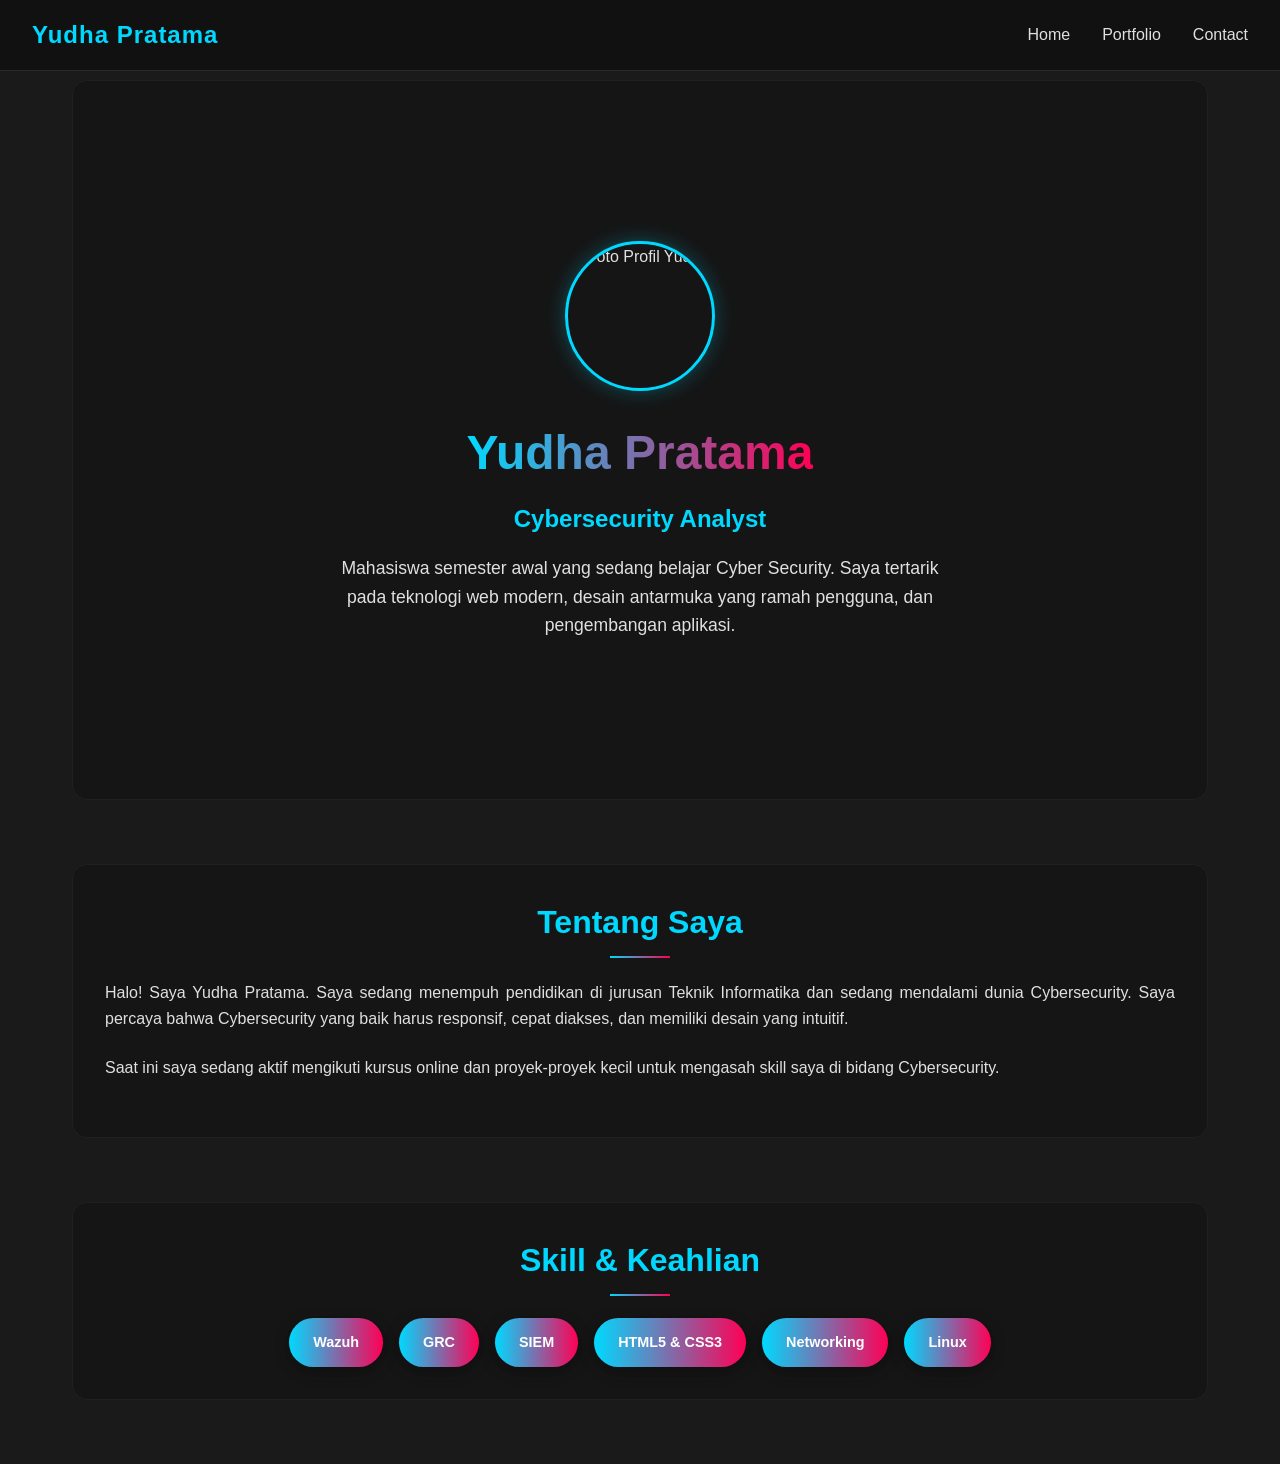
==== minggu1/index.html @ 0a6b4697 "Initial commit untuk tugas praktikum minggu 1" ====
<!DOCTYPE html>
<html lang="en">

<head>
    <meta charset="UTF-8">
    <meta name="viewport" content="width=device-width, initial-scale=1.0">
    <title>Document</title>
    <link rel="stylesheet" href="style.css">
</head>

<body>
    <header>
        <div class="logo">Yudha Pratama</div>
        <nav>
            <ul>
                <li><a href="index.html">Home</a></li>
                <li><a href="portfolio.html">Portfolio</a></li>
                <li><a href="contact.html">Contact</a></li>
            </ul>
        </nav>
    </header>
    <main>
        <section class="hero">
            <img src="images/profile.jpg" alt="Foto Profil Yudha" class="profile-img">
            <h1>Yudha Pratama</h1>
            <p class="role">Cybersecurity Analyst</p>
            <p class="bio">Mahasiswa semester awal yang sedang belajar Cyber Security. Saya tertarik pada
                teknologi web modern, desain antarmuka yang ramah pengguna, dan pengembangan aplikasi.</p>
        </section>

        <section class="about">
            <h2>Tentang Saya</h2>
            <p>Halo! Saya Yudha Pratama. Saya sedang menempuh pendidikan di jurusan Teknik Informatika dan sedang
                mendalami dunia Cybersecurity. Saya percaya bahwa Cybersecurity yang baik harus responsif, cepat
                diakses,
                dan memiliki desain yang intuitif.</p>
            <p>Saat ini saya sedang aktif mengikuti kursus online dan proyek-proyek kecil untuk mengasah skill saya di
                bidang Cybersecurity.</p>
        </section>

        <section class="skills">
            <h2>Skill & Keahlian</h2>
            <div class="tags">
                <span class="badge">Wazuh</span>
                <span class="badge">GRC</span>
                <span class="badge">SIEM</span>
                <span class="badge">HTML5 & CSS3</span>
                <span class="badge">Networking</span>
                <span class="badge">Linux</span>
            </div>
        </section>
    </main>
</body>

</html>
---- minggu1/style.css ----
*,
*::before,
*::after {
    margin: 0;
    padding: 0;
    box-sizing: border-box;
}


canvas {
    position: fixed;
    top: 0;
    left: 0;
    z-index: -1;
    width: 100vw;
    height: 100vh;
}


body {
    font-family: 'Poppins', sans-serif;
    background-color: #1a1a1a;
    /* Dark background sesuai referensi */
    color: #e0e0e0;
    line-height: 1.6;
    /* Jarak antar baris lebih nyaman */
    overflow-x: hidden;
    /* Mencegah scroll horizontal akibat canvas */
}

header {
    position: fixed;
    /* Tetap di atas */
    top: 0;
    left: 0;
    right: 0;
    z-index: 1000;
    /* Di atas canvas dan elemen lain */
    background: rgba(15, 15, 15, 0.8);
    /* Transparan gelap */
    backdrop-filter: blur(10px);
    /* Efek blur */
    padding: 1rem 2rem;
    display: flex;
    justify-content: space-between;
    /* Logo di kiri, nav di kanan */
    align-items: center;
    border-bottom: 1px solid rgba(255, 255, 255, 0.1);
}

header .logo {
    font-weight: bold;
    font-size: 1.5rem;
    letter-spacing: 1px;
    color: #00d9ff;
    /* Warna cyan terang sesuai desain */
}

header nav ul {
    list-style: none;
    display: flex;
}

header nav ul li {
    margin-left: 2rem;
}

header nav ul li a {
    text-decoration: none;
    color: #e0e0e0;
    font-weight: 500;
    transition: color 0.3s ease, text-shadow 0.3s ease;
    position: relative;
}

header nav ul li a::after {
    content: '';
    position: absolute;
    bottom: -5px;
    left: 0;
    width: 0;
    height: 2px;
    background: linear-gradient(90deg, #00d9ff, #ff0055);
    /* Gradasi warna */
    transition: width 0.3s ease;
}

header nav ul li a:hover,
header nav ul li a.active {
    color: #00d9ff;
    text-shadow: 0 0 10px rgba(0, 217, 255, 0.5);
}

header nav ul li a:hover::after,
header nav ul li a.active::after {
    width: 100%;
}

main {
    padding-top: 5rem;
    /* Memberi ruang agar konten tidak tertutup header */
    max-width: 1200px;
    margin: 0 auto;
    padding-left: 2rem;
    padding-right: 2rem;
    position: relative;
    z-index: 10;
}

section {
    margin-bottom: 4rem;
    padding: 2rem;
    background: rgba(20, 20, 20, 0.8);
    backdrop-filter: blur(10px);
    border-radius: 15px;
    border: 1px solid rgba(255, 255, 255, 0.05);
    animation: fadeInUp 0.8s ease-out forwards;
}

@keyframes fadeInUp {
    from {
        opacity: 0;
        transform: translateY(30px);
    }

    to {
        opacity: 1;
        transform: translateY(0);
    }
}

.hero {
    min-height: 80vh;
    display: flex;
    flex-direction: column;
    justify-content: center;
    align-items: center;
    text-align: center;
    position: relative;
}

.profile-img {
    width: 150px;
    height: 150px;
    border-radius: 50%;
    object-fit: cover;
    margin-bottom: 1.5rem;
    border: 3px solid #00d9ff;
    box-shadow: 0 0 20px rgba(0, 217, 255, 0.3);
}

h1 {
    font-size: 3rem;
    font-weight: bold;
    background: linear-gradient(90deg, #00d9ff, #ff0055);
    -webkit-background-clip: text;
    -webkit-text-fill-color: transparent;
    margin-bottom: 0.5rem;
}

.role {
    font-size: 1.5rem;
    color: #00d9ff;
    margin-bottom: 1rem;
    font-weight: 600;
}

.bio {
    font-size: 1.1rem;
    max-width: 600px;
    margin: 0 auto;
    color: #e0e0e0;
}

.about h2,
.skills h2 {
    font-size: 2rem;
    color: #00d9ff;
    margin-bottom: 2rem;
    text-align: center;
    position: relative;
}

.about h2::after,
.skills h2::after {
    content: '';
    position: absolute;
    bottom: -10px;
    left: 50%;
    transform: translateX(-50%);
    width: 60px;
    height: 2px;
    background: linear-gradient(90deg, #00d9ff, #ff0055);
}

.about p {
    font-size: 1rem;
    margin-bottom: 1.5rem;
    text-align: justify;
}

.tags {
    display: flex;
    flex-wrap: wrap;
    gap: 1rem;
    justify-content: center;
}

.badge {
    background: linear-gradient(90deg, #00d9ff, #ff0055);
    padding: 0.8rem 1.5rem;
    border-radius: 50px;
    font-weight: 600;
    font-size: 0.9rem;
    color: white;
    box-shadow: 0 4px 15px rgba(0, 0, 0, 0.3);
    transition: transform 0.3s ease, box-shadow 0.3s ease;
}

.badge:hover {
    transform: translateY(-5px);
    box-shadow: 0 8px 20px rgba(0, 217, 255, 0.5);
}

.projects {
    display: grid;
    grid-template-columns: repeat(auto-fit, minmax(300px, 1fr));
    gap: 2rem;
}

.project-card {
    background: rgba(30, 30, 30, 0.9);
    padding: 1.5rem;
    border-radius: 10px;
    transition: transform 0.3s ease, box-shadow 0.3s ease;
    border-left: 3px solid #00d9ff;
}

.project-card:hover {
    transform: translateY(-10px);
    box-shadow: 0 10px 30px rgba(0, 0, 0, 0.5);
}

.project-card img {
    width: 100%;
    height: 180px;
    object-fit: cover;
    border-radius: 5px;
    margin-bottom: 1rem;
    opacity: 0.8;
    transition: opacity 0.3s ease;
}

.project-card:hover img {
    opacity: 1;
}

.project-card h2 {
    font-size: 1.5rem;
    color: #00d9ff;
    margin-bottom: 0.5rem;
}

.project-card p {
    font-size: 0.9rem;
    color: #ccc;
}

.contact {
    display: flex;
    justify-content: center;
    gap: 2rem;
    flex-wrap: wrap;
}

.contact-card {
    text-align: center;
    padding: 2rem;
    background: rgba(30, 30, 30, 0.9);
    border-radius: 10px;
    width: 250px;
    transition: transform 0.3s ease;
    border-left: 3px solid #ff0055;
}

.contact-card:hover {
    transform: translateY(-5px);
}

.contact-card img {
    width: 80px;
    height: 80px;
    margin-bottom: 1rem;
    mix-blend-mode: screen;
    /* Membuat icon putih terlihat menyala di background gelap */
}

.contact-card h2 {
    font-size: 1.5rem;
    color: #00d9ff;
    margin-bottom: 0.5rem;
}

.contact-card p {
    font-size: 0.9rem;
    color: #ccc;
}

/* Contact Form Styles */
.contact-form-section {
    display: flex;
    justify-content: center;
}

.contact-form {
    background: rgba(30, 30, 30, 0.9);
    padding: 2rem;
    border-radius: 10px;
    border-left: 3px solid #ff0055;
    width: 100%;
    max-width: 600px;
    box-shadow: 0 10px 30px rgba(0, 0, 0, 0.5);
}

.form-group {
    margin-bottom: 1.5rem;
}

.form-group label {
    display: block;
    margin-bottom: 0.5rem;
    color: #00d9ff;
    font-weight: 500;
}

.form-group input,
.form-group select,
.form-group textarea {
    width: 100%;
    padding: 0.8rem;
    border-radius: 5px;
    border: 1px solid rgba(255, 255, 255, 0.2);
    background: rgba(20, 20, 20, 0.8);
    color: #e0e0e0;
    font-family: inherit;
    transition: border-color 0.3s ease, box-shadow 0.3s ease;
}

.form-group select option {
    background: #1a1a1a;
    color: #e0e0e0;
}

.form-group input:focus,
.form-group select:focus,
.form-group textarea:focus {
    outline: none;
    border-color: #00d9ff;
    box-shadow: 0 0 10px rgba(0, 217, 255, 0.2);
}

.btn-submit {
    display: inline-block;
    width: 100%;
    padding: 1rem;
    background: linear-gradient(90deg, #00d9ff, #ff0055);
    color: white;
    border: none;
    border-radius: 50px;
    font-size: 1rem;
    font-weight: bold;
    cursor: pointer;
    transition: transform 0.3s ease, box-shadow 0.3s ease;
}

.btn-submit:hover {
    transform: translateY(-3px);
    box-shadow: 0 8px 20px rgba(0, 217, 255, 0.5);
}

/* Portfolio Button Styles */
.btn-link {
    display: inline-block;
    padding: 0.6rem 1.2rem;
    margin-top: 1rem;
    border: 1px solid #00d9ff;
    color: #00d9ff;
    text-decoration: none;
    border-radius: 50px;
    font-size: 0.9rem;
    font-weight: 500;
    transition: all 0.3s ease;
}

.btn-link:hover {
    background: #00d9ff;
    color: #1a1a1a;
    box-shadow: 0 0 15px rgba(0, 217, 255, 0.4);
}

/* Responsive Design */
@media (max-width: 768px) {
    header {
        flex-direction: column;
        text-align: center;
    }

    header nav ul {
        margin-top: 1rem;
        flex-direction: column;
    }

    header nav ul li {
        margin: 0.5rem 0;
    }

    main {
        padding-top: 7rem;
    }

    h1 {
        font-size: 2rem;
    }

    .role {
        font-size: 1.2rem;
    }

    .projects,
    .contact {
        grid-template-columns: 1fr;
    }
}
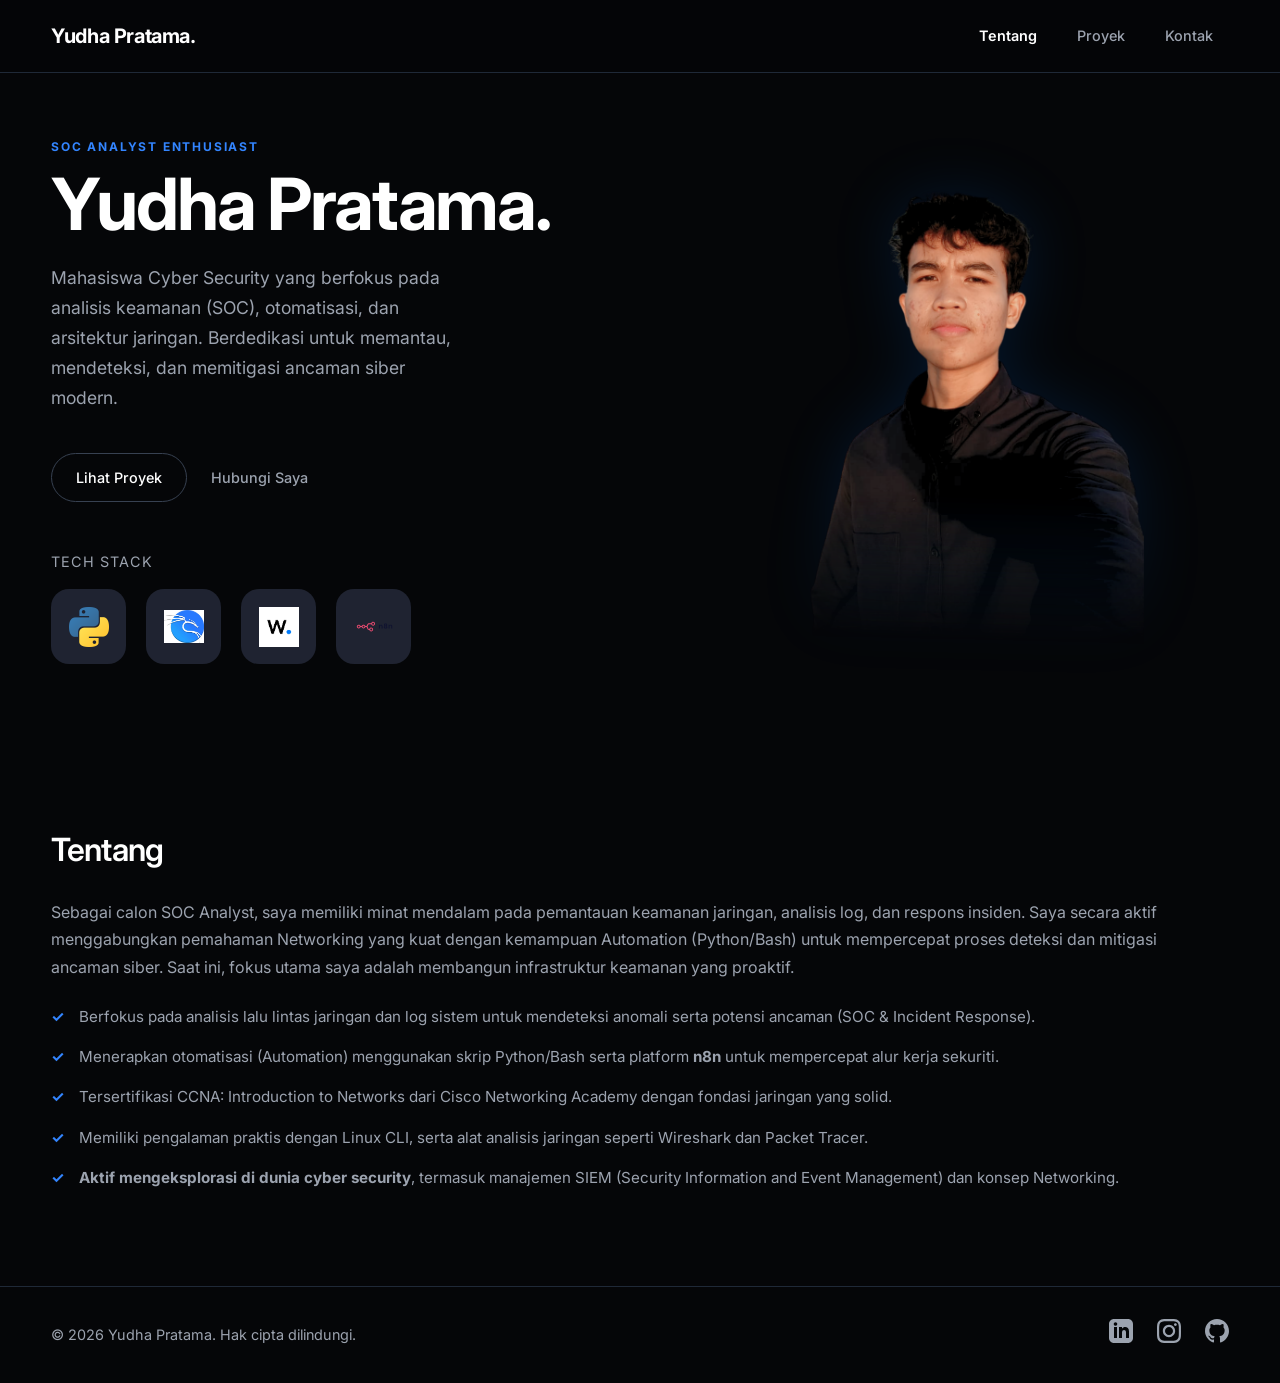
==== commit d89e0ccb: "Selesaikan tugas web profil pribadi HTML dan Vanilla CSS" ====
--- a/minggu1/index.html
+++ b/minggu1/index.html
@@ -4,52 +4,114 @@
 <head>
     <meta charset="UTF-8">
     <meta name="viewport" content="width=device-width, initial-scale=1.0">
-    <title>Document</title>
+    <title>Yudha Pratama - Portfolio</title>
     <link rel="stylesheet" href="style.css">
 </head>
 
 <body>
     <header>
-        <div class="logo">Yudha Pratama</div>
-        <nav>
-            <ul>
-                <li><a href="index.html">Home</a></li>
-                <li><a href="portfolio.html">Portfolio</a></li>
-                <li><a href="contact.html">Contact</a></li>
-            </ul>
-        </nav>
+        <div class="header-container container">
+            <div class="logo">Yudha Pratama.</div>
+            <nav>
+                <ul>
+                    <li><a href="index.html" class="active">Tentang</a></li>
+                    <li><a href="portfolio.html">Proyek</a></li>
+                    <li><a href="contact.html">Kontak</a></li>
+                </ul>
+            </nav>
+        </div>
     </header>
-    <main>
+    <main class="container">
         <section class="hero">
-            <img src="images/profile.jpg" alt="Foto Profil Yudha" class="profile-img">
-            <h1>Yudha Pratama</h1>
-            <p class="role">Cybersecurity Analyst</p>
-            <p class="bio">Mahasiswa semester awal yang sedang belajar Cyber Security. Saya tertarik pada
-                teknologi web modern, desain antarmuka yang ramah pengguna, dan pengembangan aplikasi.</p>
+            <div class="hero-content">
+                <span class="hero-subtitle">SOC ANALYST ENTHUSIAST</span>
+                <h1>Yudha Pratama.</h1>
+                <p class="bio">Mahasiswa Cyber Security yang berfokus pada analisis keamanan (SOC), otomatisasi, dan
+                    arsitektur jaringan. Berdedikasi untuk memantau, mendeteksi, dan memitigasi ancaman siber modern.
+                </p>
+                <div class="btn-group">
+                    <a href="portfolio.html" class="btn-outline">Lihat Proyek</a>
+                    <a href="contact.html" class="btn-text">Hubungi Saya</a>
+                </div>
+
+                <div class="skills-section">
+                    <p
+                        style="color: var(--text-secondary); margin-bottom: 1rem; font-size: 0.9rem; letter-spacing: 1px; text-transform: uppercase;">
+                        Tech Stack</p>
+                    <div class="skill-icons">
+                        <div class="skill-icon" title="Python">
+                            <img src="images/python.webp" alt="Python" style="width: 40px; height: 40px; object-fit: contain;">
+                        </div>
+                        <div class="skill-icon" title="Kali Linux">
+                            <img src="images/kali.webp" alt="Kali Linux" style="width: 40px; height: 40px; object-fit: contain;">
+                        </div>
+                        <div class="skill-icon" title="Wazuh">
+                            <img src="images/wazuh.webp" alt="Wazuh" style="width: 40px; height: 40px; object-fit: contain;">
+                        </div>
+                        <div class="skill-icon" title="n8n">
+                            <img src="images/n8n.svg" alt="n8n" style="width: 40px; height: 40px; object-fit: contain;">
+                        </div>
+                    </div>
+                </div>
+            </div>
+            <div class="hero-image">
+                <!-- Gunakan gambar tanpa background jika ada, sesuai desain referensi -->
+                <img src="images/yudha.png" alt="Foto Profil Yudha" class="profile-img">
+            </div>
         </section>
 
         <section class="about">
-            <h2>Tentang Saya</h2>
-            <p>Halo! Saya Yudha Pratama. Saya sedang menempuh pendidikan di jurusan Teknik Informatika dan sedang
-                mendalami dunia Cybersecurity. Saya percaya bahwa Cybersecurity yang baik harus responsif, cepat
-                diakses,
-                dan memiliki desain yang intuitif.</p>
-            <p>Saat ini saya sedang aktif mengikuti kursus online dan proyek-proyek kecil untuk mengasah skill saya di
-                bidang Cybersecurity.</p>
-        </section>
+            <h2>Tentang</h2>
+            <p>Sebagai calon SOC Analyst, saya memiliki minat mendalam pada pemantauan keamanan jaringan, analisis log,
+                dan respons insiden. Saya secara aktif menggabungkan pemahaman Networking yang kuat dengan kemampuan
+                Automation (Python/Bash) untuk mempercepat proses deteksi dan mitigasi ancaman siber. Saat ini, fokus
+                utama saya adalah membangun infrastruktur keamanan yang proaktif.</p>
+            <ul class="about-list">
+                <li>Berfokus pada analisis lalu lintas jaringan dan log sistem untuk mendeteksi anomali serta potensi
+                    ancaman (SOC & Incident Response).</li>
+                <li>Menerapkan otomatisasi (Automation) menggunakan skrip Python/Bash serta platform
+                    <strong>n8n</strong> untuk mempercepat alur kerja sekuriti.
+                </li>
+                <li>Tersertifikasi CCNA: Introduction to Networks dari Cisco Networking Academy dengan fondasi jaringan
+                    yang solid.</li>
+                <li>Memiliki pengalaman praktis dengan Linux CLI, serta alat analisis jaringan seperti Wireshark dan
+                    Packet Tracer.</li>
+                <li><strong>Aktif mengeksplorasi di dunia cyber security</strong>, termasuk manajemen SIEM (Security
+                    Information and Event Management) dan konsep Networking.</li>
+            </ul>
 
-        <section class="skills">
-            <h2>Skill & Keahlian</h2>
-            <div class="tags">
-                <span class="badge">Wazuh</span>
-                <span class="badge">GRC</span>
-                <span class="badge">SIEM</span>
-                <span class="badge">HTML5 & CSS3</span>
-                <span class="badge">Networking</span>
-                <span class="badge">Linux</span>
-            </div>
+            </ul>
         </section>
     </main>
+
+    <footer>
+        <div class="footer-container container">
+            <p class="footer-copy">&copy; 2026 Yudha Pratama. Hak cipta dilindungi.</p>
+            <div class="social-links">
+                <a href="https://www.linkedin.com/in/yudhadev-sec/" target="_blank" aria-label="LinkedIn">
+                    <svg xmlns="http://www.w3.org/2000/svg" width="24" height="24" viewBox="0 0 24 24"
+                        fill="currentColor">
+                        <path
+                            d="M19 0h-14c-2.761 0-5 2.239-5 5v14c0 2.761 2.239 5 5 5h14c2.762 0 5-2.239 5-5v-14c0-2.761-2.238-5-5-5zm-11 19h-3v-11h3v11zm-1.5-12.268c-.966 0-1.75-.79-1.75-1.764s.784-1.764 1.75-1.764 1.75.79 1.75 1.764-.783 1.764-1.75 1.764zm13.5 12.268h-3v-5.604c0-3.368-4-3.113-4 0v5.604h-3v-11h3v1.765c1.396-2.586 7-2.777 7 2.476v6.759z" />
+                    </svg>
+                </a>
+                <a href="https://www.instagram.com/farazlogic/" target="_blank" aria-label="Instagram">
+                    <svg xmlns="http://www.w3.org/2000/svg" width="24" height="24" viewBox="0 0 24 24"
+                        fill="currentColor">
+                        <path
+                            d="M12 2.163c3.204 0 3.584.012 4.85.07 3.252.148 4.771 1.691 4.919 4.919.058 1.265.069 1.645.069 4.849 0 3.205-.012 3.584-.069 4.849-.149 3.225-1.664 4.771-4.919 4.919-1.266.058-1.644.07-4.85.07-3.204 0-3.584-.012-4.849-.07-3.26-.149-4.771-1.699-4.919-4.92-.058-1.265-.07-1.644-.07-4.849 0-3.204.013-3.583.07-4.849.149-3.227 1.664-4.771 4.919-4.919 1.266-.057 1.645-.069 4.849-.069zm0-2.163c-3.259 0-3.667.014-4.947.072-4.358.2-6.78 2.618-6.98 6.98-.059 1.281-.073 1.689-.073 4.948 0 3.259.014 3.668.072 4.948.2 4.358 2.618 6.78 6.98 6.98 1.281.058 1.689.072 4.948.072 3.259 0 3.668-.014 4.948-.072 4.354-.2 6.782-2.618 6.979-6.98.059-1.28.073-1.689.073-4.948 0-3.259-.014-3.667-.072-4.947-.196-4.354-2.617-6.78-6.979-6.98-1.281-.059-1.69-.073-4.949-.073zm0 5.838c-3.403 0-6.162 2.759-6.162 6.162s2.759 6.163 6.162 6.163 6.162-2.759 6.162-6.163c0-3.403-2.759-6.162-6.162-6.162zm0 10.162c-2.209 0-4-1.79-4-4 0-2.209 1.791-4 4-4s4 1.791 4 4c0 2.21-1.791 4-4 4zm6.406-11.845c-.796 0-1.441.645-1.441 1.44s.645 1.44 1.441 1.44c.795 0 1.439-.645 1.439-1.44s-.644-1.44-1.439-1.44z" />
+                    </svg>
+                </a>
+                <a href="https://github.com/yudhadevsec" target="_blank" aria-label="GitHub">
+                    <svg xmlns="http://www.w3.org/2000/svg" width="24" height="24" viewBox="0 0 24 24"
+                        fill="currentColor">
+                        <path
+                            d="M12 0c-6.626 0-12 5.373-12 12 0 5.302 3.438 9.8 8.207 11.387.599.111.793-.261.793-.577v-2.234c-3.338.726-4.033-1.416-4.033-1.416-.546-1.387-1.333-1.756-1.333-1.756-1.089-.745.083-.729.083-.729 1.205.084 1.839 1.237 1.839 1.237 1.07 1.834 2.807 1.304 3.492.997.107-.775.418-1.305.762-1.604-2.665-.305-5.467-1.334-5.467-5.931 0-1.311.469-2.381 1.236-3.221-.124-.303-.535-1.524.117-3.176 0 0 1.008-.322 3.301 1.23.957-.266 1.983-.399 3.003-.404 1.02.005 2.047.138 3.006.404 2.291-1.552 3.297-1.23 3.297-1.23.653 1.653.242 2.874.118 3.176.77.84 1.235 1.911 1.235 3.221 0 4.609-2.807 5.624-5.479 5.921.43.372.823 1.102.823 2.222v3.293c0 .319.192.694.801.576 4.765-1.589 8.199-6.086 8.199-11.386 0-6.627-5.373-12-12-12z" />
+                    </svg>
+                </a>
+            </div>
+        </div>
+    </footer>
 </body>
 
 </html>
--- a/minggu1/style.css
+++ b/minggu1/style.css
@@ -1,3 +1,16 @@
+@import url('https://fonts.googleapis.com/css2?family=Inter:wght@400;500;600;700&display=swap');
+
+:root {
+    --bg-dark: #050608;
+    --bg-card: #0d0f15;
+    --text-primary: #ffffff;
+    --text-secondary: #9ca3af;
+    --accent-blue: #005ce6;
+    --accent-blue-light: #3385ff;
+    --border-color: #1f2937;
+    --pill-bg: #1a1c23;
+}
+
 *,
 *::before,
 *::after {
@@ -6,220 +19,298 @@
     box-sizing: border-box;
 }
 
-
-canvas {
-    position: fixed;
+body {
+    font-family: 'Inter', sans-serif;
+    background-color: var(--bg-dark);
+    color: var(--text-primary);
+    line-height: 1.6;
+    -webkit-font-smoothing: antialiased;
+    overflow-x: hidden;
+}
+
+.container {
+    max-width: 1440px;
+    margin: 0 auto;
+    padding: 0 4%;
+    width: 100%;
+}
+
+/* Header & Nav */
+header {
+    position: sticky;
     top: 0;
-    left: 0;
-    z-index: -1;
-    width: 100vw;
-    height: 100vh;
-}
-
-
-body {
-    font-family: 'Poppins', sans-serif;
-    background-color: #1a1a1a;
-    /* Dark background sesuai referensi */
-    color: #e0e0e0;
-    line-height: 1.6;
-    /* Jarak antar baris lebih nyaman */
-    overflow-x: hidden;
-    /* Mencegah scroll horizontal akibat canvas */
-}
-
-header {
-    position: fixed;
-    /* Tetap di atas */
-    top: 0;
-    left: 0;
-    right: 0;
-    z-index: 1000;
-    /* Di atas canvas dan elemen lain */
-    background: rgba(15, 15, 15, 0.8);
-    /* Transparan gelap */
+    background-color: rgba(5, 6, 8, 0.9);
     backdrop-filter: blur(10px);
-    /* Efek blur */
-    padding: 1rem 2rem;
+    border-bottom: 1px solid var(--border-color);
+    z-index: 100;
+}
+
+.header-container {
     display: flex;
     justify-content: space-between;
-    /* Logo di kiri, nav di kanan */
-    align-items: center;
-    border-bottom: 1px solid rgba(255, 255, 255, 0.1);
+    align-items: center;
+    padding-top: 1.25rem;
+    padding-bottom: 1.25rem;
 }
 
 header .logo {
-    font-weight: bold;
-    font-size: 1.5rem;
-    letter-spacing: 1px;
-    color: #00d9ff;
-    /* Warna cyan terang sesuai desain */
+    font-size: 1.25rem;
+    font-weight: 700;
+    color: var(--text-primary);
+    letter-spacing: -0.02em;
+}
+
+header nav {
+    display: flex;
+    align-items: center;
+    gap: 1.5rem;
 }
 
 header nav ul {
     list-style: none;
     display: flex;
-}
-
-header nav ul li {
-    margin-left: 2rem;
+    align-items: center;
+    gap: 0.5rem;
 }
 
 header nav ul li a {
     text-decoration: none;
-    color: #e0e0e0;
-    font-weight: 500;
-    transition: color 0.3s ease, text-shadow 0.3s ease;
-    position: relative;
-}
-
-header nav ul li a::after {
-    content: '';
-    position: absolute;
-    bottom: -5px;
-    left: 0;
-    width: 0;
-    height: 2px;
-    background: linear-gradient(90deg, #00d9ff, #ff0055);
-    /* Gradasi warna */
-    transition: width 0.3s ease;
-}
-
-header nav ul li a:hover,
+    color: var(--text-secondary);
+    font-size: 0.9rem;
+    font-weight: 500;
+    padding: 0.5rem 1rem;
+    border-radius: 20px;
+    transition: all 0.2s ease;
+}
+
+header nav ul li a:hover {
+    color: var(--text-primary);
+}
+
 header nav ul li a.active {
-    color: #00d9ff;
-    text-shadow: 0 0 10px rgba(0, 217, 255, 0.5);
-}
-
-header nav ul li a:hover::after,
-header nav ul li a.active::after {
+    color: var(--text-primary);
+    font-weight: 600;
+}
+
+
+/* Main Content */
+main {
+    padding-top: 3rem;
+    padding-bottom: 3rem;
+}
+
+section {
+    margin-bottom: 6rem;
+}
+
+h2 {
+    font-size: 2rem;
+    font-weight: 600;
+    color: var(--text-primary);
+    margin-bottom: 1.5rem;
+    letter-spacing: -0.02em;
+}
+
+/* Hero Section */
+.hero {
+    display: flex;
+    justify-content: space-between;
+    align-items: center;
+    padding-top: 4rem;
+    padding-bottom: 4rem;
+}
+
+.hero-content {
+    flex: 1;
+    max-width: 750px; /* Diperbesar agar teks H1 muat 1 baris */
+    padding-right: 7rem;
+}
+
+.hero-subtitle {
+    display: block;
+    color: var(--accent-blue-light);
+    font-size: 0.75rem;
+    font-weight: 700;
+    letter-spacing: 0.15em;
+    text-transform: uppercase;
+    margin-bottom: 0.5rem;
+}
+
+h1 {
+    font-size: 4.5rem;
+    font-weight: 700;
+    color: var(--text-primary);
+    margin-bottom: 1.25rem;
+    letter-spacing: -0.03em;
+    line-height: 1.1;
+    white-space: nowrap; /* Mencegah teks turun ke bawah */
+}
+
+.hero .bio {
+    font-size: 1.1rem;
+    color: var(--text-secondary);
+    margin-bottom: 2.5rem;
+    line-height: 1.7;
+    max-width: 420px;
+}
+
+.btn-group {
+    display: flex;
+    gap: 1.5rem;
+    align-items: center;
+}
+
+.btn-outline {
+    display: inline-block;
+    padding: 0.75rem 1.5rem;
+    border: 1px solid #374151;
+    color: var(--text-primary);
+    text-decoration: none;
+    border-radius: 50px;
+    font-size: 0.9rem;
+    font-weight: 500;
+    transition: all 0.2s ease;
+    background-color: transparent;
+}
+
+.btn-outline:hover {
+    background-color: var(--border-color);
+}
+
+.btn-text {
+    color: var(--text-secondary);
+    text-decoration: none;
+    font-size: 0.9rem;
+    font-weight: 500;
+    transition: color 0.2s ease;
+}
+
+.btn-text:hover {
+    color: var(--text-primary);
+}
+
+.hero-image {
+    flex: 1;
+    display: flex;
+    justify-content: flex-end;
+}
+
+.profile-img {
     width: 100%;
-}
-
-main {
-    padding-top: 5rem;
-    /* Memberi ruang agar konten tidak tertutup header */
-    max-width: 1200px;
-    margin: 0 auto;
-    padding-left: 2rem;
-    padding-right: 2rem;
-    position: relative;
-    z-index: 10;
-}
-
-section {
-    margin-bottom: 4rem;
-    padding: 2rem;
-    background: rgba(20, 20, 20, 0.8);
-    backdrop-filter: blur(10px);
-    border-radius: 15px;
-    border: 1px solid rgba(255, 255, 255, 0.05);
-    animation: fadeInUp 0.8s ease-out forwards;
-}
-
-@keyframes fadeInUp {
-    from {
-        opacity: 0;
-        transform: translateY(30px);
-    }
-
-    to {
-        opacity: 1;
-        transform: translateY(0);
-    }
-}
-
-.hero {
-    min-height: 80vh;
-    display: flex;
-    flex-direction: column;
-    justify-content: center;
-    align-items: center;
-    text-align: center;
-    position: relative;
-}
-
-.profile-img {
-    width: 150px;
-    height: 150px;
-    border-radius: 50%;
-    object-fit: cover;
-    margin-bottom: 1.5rem;
-    border: 3px solid #00d9ff;
-    box-shadow: 0 0 20px rgba(0, 217, 255, 0.3);
-}
-
-h1 {
-    font-size: 3rem;
-    font-weight: bold;
-    background: linear-gradient(90deg, #00d9ff, #ff0055);
-    -webkit-background-clip: text;
-    -webkit-text-fill-color: transparent;
-    margin-bottom: 0.5rem;
-}
-
-.role {
-    font-size: 1.5rem;
-    color: #00d9ff;
-    margin-bottom: 1rem;
-    font-weight: 600;
-}
-
-.bio {
-    font-size: 1.1rem;
-    max-width: 600px;
-    margin: 0 auto;
-    color: #e0e0e0;
-}
-
-.about h2,
-.skills h2 {
-    font-size: 2rem;
-    color: #00d9ff;
-    margin-bottom: 2rem;
-    text-align: center;
-    position: relative;
-}
-
-.about h2::after,
-.skills h2::after {
-    content: '';
-    position: absolute;
-    bottom: -10px;
-    left: 50%;
-    transform: translateX(-50%);
-    width: 60px;
-    height: 2px;
-    background: linear-gradient(90deg, #00d9ff, #ff0055);
-}
-
+    max-width: 500px; /* Diperbesar dari 400px */
+    height: auto;
+    object-fit: contain;
+    /* Efek bayangan bersinar biru dengan opasitas 15% */
+    filter: drop-shadow(0 0 30px rgba(0, 112, 243, 0.15));
+}
+
+/* About Section */
 .about p {
     font-size: 1rem;
+    color: var(--text-secondary);
     margin-bottom: 1.5rem;
-    text-align: justify;
-}
-
-.tags {
-    display: flex;
+    line-height: 1.7;
+}
+
+.about-list {
+    list-style: none;
+    margin-top: 1.5rem;
+}
+
+.about-list li {
+    position: relative;
+    padding-left: 1.75rem;
+    margin-bottom: 1rem;
+    font-size: 0.95rem;
+    color: var(--text-secondary);
+    line-height: 1.6;
+}
+
+.about-list li::before {
+    content: "✓";
+    position: absolute;
+    left: 0;
+    color: var(--accent-blue-light);
+    font-weight: bold;
+}
+
+/* Skills Section */
+.skills-section {
+    margin-top: 3rem;
+}
+
+.skills-section h3 {
+    color: var(--text-primary);
+    margin-bottom: 1.5rem;
+    font-size: 1.5rem;
+    font-weight: 600;
+}
+
+.skill-icons {
+    display: flex;
+    gap: 1.25rem;
     flex-wrap: wrap;
-    gap: 1rem;
+}
+
+.skill-icon {
+    background-color: #1f2331; /* matches the image dark blueish grey */
+    border-radius: 18px;
+    display: flex;
+    align-items: center;
     justify-content: center;
-}
-
-.badge {
-    background: linear-gradient(90deg, #00d9ff, #ff0055);
-    padding: 0.8rem 1.5rem;
-    border-radius: 50px;
-    font-weight: 600;
+    width: 75px;
+    height: 75px;
+    transition: transform 0.3s ease, background-color 0.3s ease;
+    cursor: pointer;
+}
+
+.skill-icon:hover {
+    transform: translateY(-5px);
+    background-color: #2a2f42;
+}
+
+/* Portfolio Projects */
+.projects-section {
+    padding-top: 4rem;
+}
+.projects-section h2 {
+    font-size: 3rem;
+    font-weight: 700;
+    color: var(--text-primary);
+    margin-bottom: 0.5rem;
+    letter-spacing: -0.02em;
+}
+.filter-group {
+    display: flex;
+    justify-content: flex-start;
+    gap: 0.5rem;
+    margin-bottom: 3rem;
+    margin-top: 1rem;
+}
+
+.filter-btn {
+    padding: 0.5rem 1.25rem;
+    border-radius: 20px;
     font-size: 0.9rem;
-    color: white;
-    box-shadow: 0 4px 15px rgba(0, 0, 0, 0.3);
-    transition: transform 0.3s ease, box-shadow 0.3s ease;
-}
-
-.badge:hover {
-    transform: translateY(-5px);
-    box-shadow: 0 8px 20px rgba(0, 217, 255, 0.5);
+    font-weight: 500;
+    text-decoration: none;
+    transition: all 0.2s ease;
+    border: 1px solid transparent;
+}
+
+.filter-btn.active {
+    background-color: var(--text-primary);
+    color: var(--bg-dark);
+}
+
+.filter-btn:not(.active) {
+    background-color: var(--pill-bg);
+    color: var(--text-secondary);
+    border-color: var(--border-color);
+}
+
+.filter-btn:not(.active):hover {
+    color: var(--text-primary);
 }
 
 .projects {
@@ -229,97 +320,104 @@
 }
 
 .project-card {
-    background: rgba(30, 30, 30, 0.9);
+    background-color: var(--bg-card);
     padding: 1.5rem;
-    border-radius: 10px;
-    transition: transform 0.3s ease, box-shadow 0.3s ease;
-    border-left: 3px solid #00d9ff;
+    border-radius: 12px;
+    border: 1px solid var(--border-color);
+    transition: transform 0.2s ease, border-color 0.2s ease;
 }
 
 .project-card:hover {
-    transform: translateY(-10px);
-    box-shadow: 0 10px 30px rgba(0, 0, 0, 0.5);
-}
-
-.project-card img {
+    transform: translateY(-4px);
+    border-color: var(--text-secondary);
+}
+
+.project-card h2 {
+    font-size: 1.25rem;
+    margin-bottom: 0.75rem;
+}
+
+.project-card p {
+    font-size: 0.95rem;
+    color: var(--text-secondary);
+    margin-bottom: 1.25rem;
+}
+
+.tags {
+    display: flex;
+    flex-wrap: wrap;
+    gap: 0.5rem;
+    margin-bottom: 1.5rem;
+}
+
+.badge {
+    background-color: var(--pill-bg);
+    color: var(--text-secondary);
+    padding: 0.35rem 0.8rem;
+    border-radius: 4px;
+    font-size: 0.75rem;
+    font-weight: 500;
+    border: 1px solid var(--border-color);
+}
+
+.btn-link {
+    display: inline-block;
+    padding: 0.5rem 1rem;
+    background-color: var(--accent-blue);
+    color: #ffffff;
+    text-decoration: none;
+    border-radius: 4px;
+    font-size: 0.85rem;
+    font-weight: 500;
+    transition: background-color 0.2s ease;
+}
+
+.btn-link:hover {
+    background-color: var(--accent-blue-light);
+}
+
+.contact-form-section {
+    display: grid;
+    grid-template-columns: 1fr 1.2fr;
+    gap: 4rem;
+    padding-top: 4rem;
+    align-items: flex-start;
+}
+
+.contact-header h2 {
+    font-size: 3rem;
+    font-weight: 700;
+    color: var(--text-primary);
+    margin-bottom: 1.5rem;
+    letter-spacing: -0.02em;
+}
+
+.contact-header p {
+    color: var(--text-secondary);
+    font-size: 1.1rem;
+    line-height: 1.7;
+    margin-bottom: 2.5rem;
+}
+
+.contact-info p {
+    color: var(--text-primary);
+    font-size: 1rem;
+    margin-bottom: 1rem;
+    display: flex;
+    align-items: center;
+    gap: 0.75rem;
+}
+
+.contact-form-wrapper {
     width: 100%;
-    height: 180px;
-    object-fit: cover;
-    border-radius: 5px;
-    margin-bottom: 1rem;
-    opacity: 0.8;
-    transition: opacity 0.3s ease;
-}
-
-.project-card:hover img {
-    opacity: 1;
-}
-
-.project-card h2 {
-    font-size: 1.5rem;
-    color: #00d9ff;
-    margin-bottom: 0.5rem;
-}
-
-.project-card p {
-    font-size: 0.9rem;
-    color: #ccc;
-}
-
-.contact {
-    display: flex;
-    justify-content: center;
-    gap: 2rem;
-    flex-wrap: wrap;
-}
-
-.contact-card {
-    text-align: center;
-    padding: 2rem;
-    background: rgba(30, 30, 30, 0.9);
-    border-radius: 10px;
-    width: 250px;
-    transition: transform 0.3s ease;
-    border-left: 3px solid #ff0055;
-}
-
-.contact-card:hover {
-    transform: translateY(-5px);
-}
-
-.contact-card img {
-    width: 80px;
-    height: 80px;
-    margin-bottom: 1rem;
-    mix-blend-mode: screen;
-    /* Membuat icon putih terlihat menyala di background gelap */
-}
-
-.contact-card h2 {
-    font-size: 1.5rem;
-    color: #00d9ff;
-    margin-bottom: 0.5rem;
-}
-
-.contact-card p {
-    font-size: 0.9rem;
-    color: #ccc;
-}
-
-/* Contact Form Styles */
-.contact-form-section {
-    display: flex;
-    justify-content: center;
 }
 
 .contact-form {
-    background: rgba(30, 30, 30, 0.9);
-    padding: 2rem;
-    border-radius: 10px;
-    border-left: 3px solid #ff0055;
+    background-color: var(--bg-card);
+    padding: 2.5rem;
+    border-radius: 12px;
+    border: 1px solid var(--border-color);
     width: 100%;
-    max-width: 600px;
-    box-shadow: 0 10px 30px rgba(0, 0, 0, 0.5);
 }
 
 .form-group {
@@ -329,7 +427,8 @@
 .form-group label {
     display: block;
     margin-bottom: 0.5rem;
-    color: #00d9ff;
+    color: var(--text-primary);
+    font-size: 0.9rem;
     font-weight: 500;
 }
 
@@ -337,97 +436,183 @@
 .form-group select,
 .form-group textarea {
     width: 100%;
-    padding: 0.8rem;
-    border-radius: 5px;
-    border: 1px solid rgba(255, 255, 255, 0.2);
-    background: rgba(20, 20, 20, 0.8);
-    color: #e0e0e0;
+    padding: 0.75rem 1rem;
+    border-radius: 6px;
+    border: 1px solid var(--border-color);
+    background-color: var(--bg-dark);
+    color: var(--text-primary);
     font-family: inherit;
-    transition: border-color 0.3s ease, box-shadow 0.3s ease;
-}
-
-.form-group select option {
-    background: #1a1a1a;
-    color: #e0e0e0;
+    font-size: 0.95rem;
+    transition: border-color 0.2s ease;
 }
 
 .form-group input:focus,
 .form-group select:focus,
 .form-group textarea:focus {
     outline: none;
-    border-color: #00d9ff;
-    box-shadow: 0 0 10px rgba(0, 217, 255, 0.2);
+    border-color: var(--accent-blue-light);
+}
+
+.form-group select option {
+    background-color: var(--bg-dark);
 }
 
 .btn-submit {
     display: inline-block;
-    width: 100%;
-    padding: 1rem;
-    background: linear-gradient(90deg, #00d9ff, #ff0055);
+    width: auto;
+    padding: 0.75rem 1.5rem;
+    background-color: var(--accent-blue);
+    color: #ffffff;
+    border: none;
+    border-radius: 6px;
+    font-size: 0.95rem;
+    font-weight: 500;
+    cursor: pointer;
+    transition: background-color 0.2s ease;
+}
+
+.btn-submit:hover {
+    background-color: var(--accent-blue-light);
+}
+
+/* Floating Action Button (WA/Chat) */
+.fab {
+    position: fixed;
+    bottom: 2rem;
+    right: 2rem;
+    width: 50px;
+    height: 50px;
+    background-color: #25D366;
+    /* WhatsApp Green */
     color: white;
-    border: none;
-    border-radius: 50px;
-    font-size: 1rem;
-    font-weight: bold;
-    cursor: pointer;
-    transition: transform 0.3s ease, box-shadow 0.3s ease;
-}
-
-.btn-submit:hover {
-    transform: translateY(-3px);
-    box-shadow: 0 8px 20px rgba(0, 217, 255, 0.5);
-}
-
-/* Portfolio Button Styles */
-.btn-link {
-    display: inline-block;
-    padding: 0.6rem 1.2rem;
-    margin-top: 1rem;
-    border: 1px solid #00d9ff;
-    color: #00d9ff;
+    border-radius: 50%;
+    display: flex;
+    justify-content: center;
+    align-items: center;
     text-decoration: none;
-    border-radius: 50px;
-    font-size: 0.9rem;
-    font-weight: 500;
-    transition: all 0.3s ease;
-}
-
-.btn-link:hover {
-    background: #00d9ff;
-    color: #1a1a1a;
-    box-shadow: 0 0 15px rgba(0, 217, 255, 0.4);
-}
-
-/* Responsive Design */
+    font-size: 1.5rem;
+    box-shadow: 0 4px 15px rgba(37, 211, 102, 0.4);
+    z-index: 1000;
+    transition: transform 0.2s ease;
+}
+
+.fab:hover {
+    transform: scale(1.1);
+}
+
+/* Responsive */
 @media (max-width: 768px) {
-    header {
+    .header-container {
+        flex-direction: column;
+        gap: 1rem;
+        padding: 1rem;
+    }
+
+    header nav ul {
+        flex-wrap: wrap;
+        justify-content: center;
+    }
+
+    .hero {
         flex-direction: column;
         text-align: center;
-    }
-
-    header nav ul {
-        margin-top: 1rem;
-        flex-direction: column;
-    }
-
-    header nav ul li {
-        margin: 0.5rem 0;
-    }
-
-    main {
-        padding-top: 7rem;
+        padding-top: 2rem;
+    }
+
+    .hero-content {
+        padding-right: 0;
+        margin-bottom: 2rem;
+    }
+
+    .hero-image {
+        order: -1;
+        margin-top: 0;
+        margin-bottom: 2rem;
+    }
+
+    .profile-img {
+        max-width: 240px;
+    }
+
+    .hero .bio {
+        margin: 0 auto 2rem auto;
+    }
+
+    .btn-group {
+        justify-content: center;
+    }
+
+    .skill-icons {
+        justify-content: center;
     }
 
     h1 {
-        font-size: 2rem;
-    }
-
-    .role {
-        font-size: 1.2rem;
-    }
-
-    .projects,
-    .contact {
+        font-size: 2.2rem;
+    }
+
+    .contact-form-section {
         grid-template-columns: 1fr;
-    }
+        gap: 2rem;
+    }
+
+    .contact-header h2 {
+        font-size: 2.2rem;
+        text-align: center;
+    }
+    
+    .contact-header p, .contact-info p {
+        text-align: center;
+        justify-content: center;
+    }
+
+    .contact-form {
+        padding: 1.5rem;
+    }
+
+    .projects-section h2 {
+        font-size: 2.2rem;
+        text-align: center;
+    }
+
+    .filter-group {
+        justify-content: center;
+    }
+}
+
+/* Footer */
+footer {
+    border-top: 1px solid var(--border-color);
+    margin-top: 4rem;
+}
+
+.footer-container {
+    display: flex;
+    justify-content: space-between;
+    align-items: center;
+    padding-top: 2rem;
+    padding-bottom: 2rem;
+    flex-wrap: wrap;
+    gap: 1rem;
+}
+
+.footer-copy {
+    color: var(--text-secondary);
+    font-size: 0.9rem;
+}
+
+.social-links {
+    display: flex;
+    gap: 1.5rem;
+}
+
+.social-links a {
+    color: var(--text-secondary);
+    text-decoration: none;
+    font-size: 0.95rem;
+    font-weight: 500;
+    transition: color 0.2s ease;
+}
+
+.social-links a:hover {
+    color: var(--text-primary);
 }
